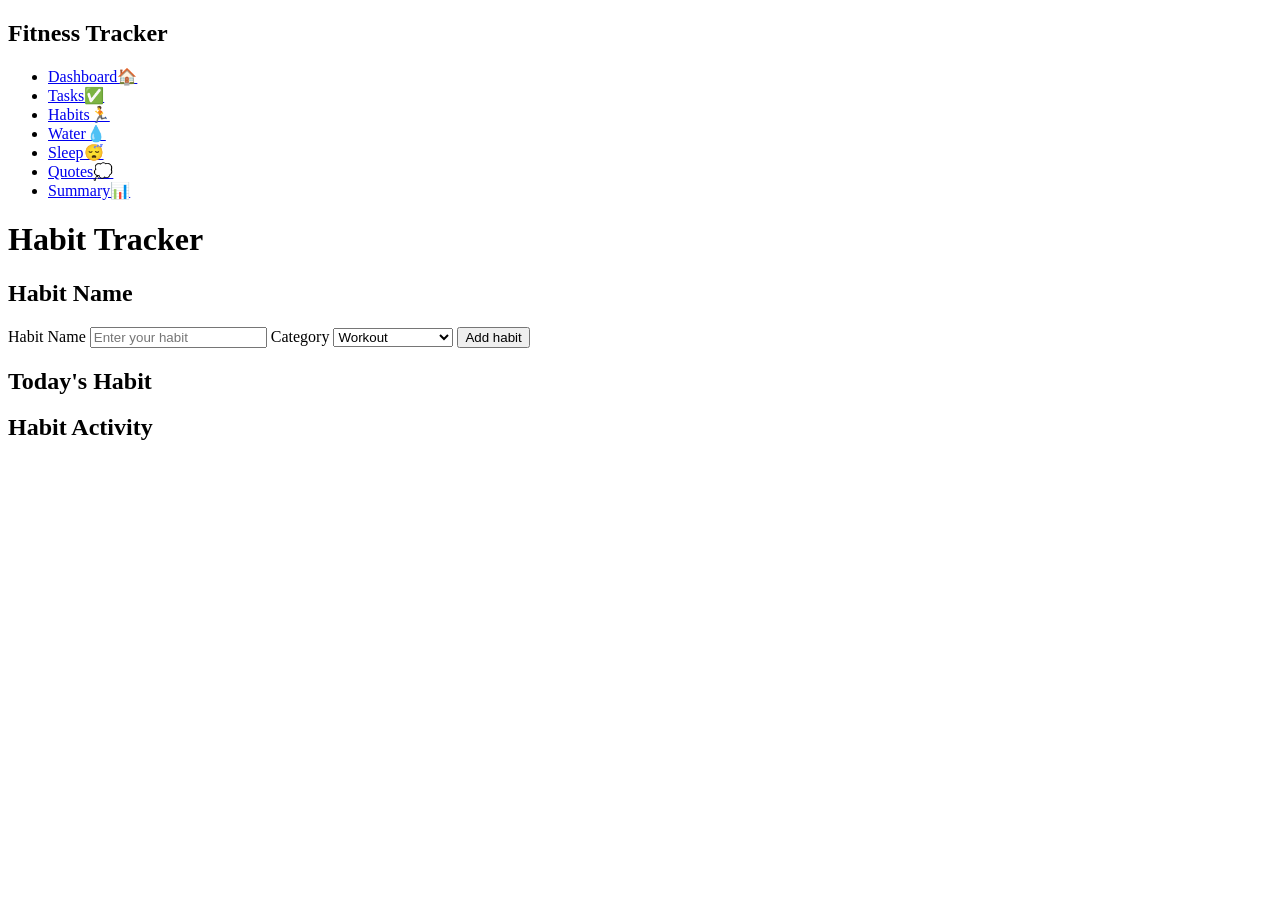
==== habits.html @ 5ac63011 "habit.html creadted" ====
<!DOCTYPE html>
<html lang="en">
<head>
    <meta charset="UTF-8">
    <meta name="viewport" content="width=device-width, initial-scale=1.0">
    <title>Document</title>
    <link rel="stylesheet" href="style.css">
</head>
<body>
    <div class="dashboard-container">
        <aside class="sidebar">
            <div class="sidebar-logo">
                <h2>Fitness Tracker</h2>
            </div>
            <nav class="sidebar-nav">
            
                <ul class="nav-list">
                    <li><a href="index.html">Dashboard🏠</a></li>
                    <li><a href="task.html">Tasks✅</a></li>
                    <li><a href="habits.html" class="active">Habits🏃</a></li>
                    <li><a href="water.html">Water💧</a></li>
                    <li><a href="sleep.html">Sleep😴</a></li>
                    <li><a href="quotes.html">Quotes💭</a></li>
                    <li><a href="summary.html">Summary📊</a></li>
                </ul>
            </nav>       
            
        </aside>
        <main class="main-content">
            <h1>Habit Tracker</h1>
            <section class="habit-form-section">
                <h2>Habit Name</h2>
                <label for="habit-name">Habit Name</label>
                <input type="text" id="habit-input" placeholder="Enter your habit">
                <label for="habit-category">Category</label>
                <select id="habit-catrgory">
                    <option value="workout">Workout</option>
                    <option value="fitness">Fitness</option>
                    <option value="cardio">Cardio</option>
                    <option value="mental-wellness">Mental Wellness</option>
                </select>
                <button id="add-habit-btn">Add habit</button>
            </section>
            <section class="today-habits-section">
                <h2>Today's Habit</h2>
                <div id="habit-list">

                </div>
            </section>
            <section class="habit-activity-section">
               <h2>Habit Activity</h2>

                <div id="habit-graph">

                </div>
            </section>

            
        </main>
    </div>
</body>
</html>
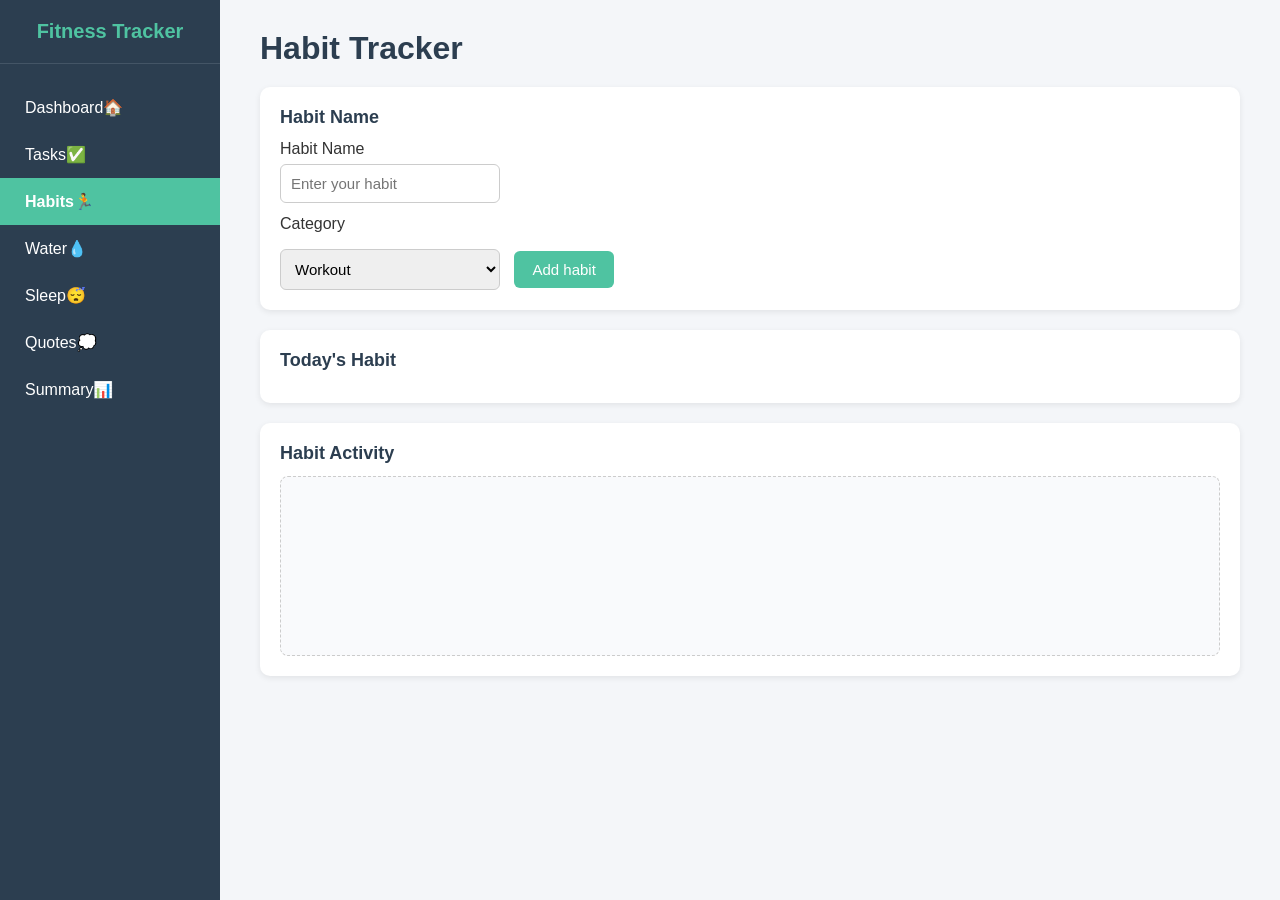
==== commit 42831df4: "css created" ====
--- a/habits.html
+++ b/habits.html
@@ -3,7 +3,7 @@
 <head>
     <meta charset="UTF-8">
     <meta name="viewport" content="width=device-width, initial-scale=1.0">
-    <title>Document</title>
+    <title>HABIT</title>
     <link rel="stylesheet" href="style.css">
 </head>
 <body>
@@ -33,7 +33,7 @@
                 <label for="habit-name">Habit Name</label>
                 <input type="text" id="habit-input" placeholder="Enter your habit">
                 <label for="habit-category">Category</label>
-                <select id="habit-catrgory">
+                <select id="habit-category">
                     <option value="workout">Workout</option>
                     <option value="fitness">Fitness</option>
                     <option value="cardio">Cardio</option>
--- a/style.css
+++ b/style.css
@@ -0,0 +1,266 @@
+* {
+    margin: 0;
+    padding: 0;
+    box-sizing: border-box;
+}
+
+body {
+    font-family: 'Segoe UI', Arial, sans-serif;
+    background-color: #f4f6f9;
+    color: #333;
+}
+.dashboard-container {
+    display: flex;
+    min-height: 100vh;
+}
+.sidebar {
+    width: 220px;
+    background-color: #2c3e50;
+    color: #fff;
+    padding: 20px 0;
+    flex-shrink: 0;
+}
+.sidebar-logo {
+    text-align: center;
+    padding-bottom: 20px;
+    border-bottom: 1px solid #445566;
+}
+.sidebar-logo h2 {
+    font-size: 20px;
+    color: #4fc3a1;
+}
+.nav-list {
+    list-style: none;
+    margin-top: 20px;
+}
+.nav-list li a {
+    display: block;
+    color: #fff;
+    text-decoration: none;
+    padding: 14px 25px;
+    font-size: 16px;
+    transition: background 0.2s ease;
+}
+.nav-list li a:hover {
+    background-color: #3b4f66;
+}
+.nav-list li a.active {
+    background-color: #4fc3a1;
+    color: #fff;
+    font-weight: bold;
+}
+.main-content {
+    flex: 1;
+    padding: 30px 40px;
+}
+.main-content h1 {
+    margin-bottom: 20px;
+    color: #2c3e50;
+}
+.main-content h2 {
+    margin-bottom: 12px;
+    color: #2c3e50;
+    font-size: 18px;
+}
+section {
+    background-color: #fff;
+    border-radius: 10px;
+    padding: 20px;
+    margin-bottom: 20px;
+    box-shadow: 0 2px 6px rgba(0, 0, 0, 0.08);
+}
+.sleep-record-section label {
+    display: block;
+    margin-bottom: 8px;
+    font-weight: 500;
+}
+.sleep-record-section input {
+    padding: 10px;
+    width: 200px;
+    border: 1px solid #ccc;
+    border-radius: 6px;
+    margin-right: 10px;
+    font-size: 15px;
+}
+.sleep-record-section button {
+    padding: 10px 18px;
+    background-color: #4fc3a1;
+    color: #fff;
+    border: none;
+    border-radius: 6px;
+    font-size: 15px;
+    cursor: pointer;
+    transition: background 0.2s ease;
+}
+.sleep-record-section button:hover {
+    background-color: #3aa88a;
+}
+#today-sleep {
+    font-size: 24px;
+    font-weight: bold;
+    color: #4fc3a1;
+}
+.sleep-summary-section p {
+    font-size: 16px;
+    margin-bottom: 8px;
+}
+.sleep-summary-section span {
+    font-weight: bold;
+    color: #2c3e50;
+}
+#sleep-graph {
+    min-height: 200px;
+    background-color: #f9fafc;
+    border: 1px dashed #ccc;
+    border-radius: 8px;
+    display: flex;
+    align-items: center;
+    justify-content: center;
+    color: #888;
+}
+.habit-form-section label {
+    display: block;
+    margin-top: 12px;
+    margin-bottom: 6px;
+    font-weight: 500;
+}
+.habit-form-section input,
+.habit-form-section select {
+    padding: 10px;
+    width: 220px;
+    border: 1px solid #ccc;
+    border-radius: 6px;
+    font-size: 15px;
+    margin-right: 10px;
+}
+.habit-form-section button {
+    padding: 10px 18px;
+    background-color: #4fc3a1;
+    color: #fff;
+    border: none;
+    border-radius: 6px;
+    font-size: 15px;
+    cursor: pointer;
+    margin-top: 12px;
+    transition: background 0.2s ease;
+}
+.habit-form-section button:hover {
+    background-color: #3aa88a;
+}
+#habit-list {
+    display: flex;
+    flex-direction: column;
+    gap: 10px;
+}
+.habit-item {
+    display: flex;
+    justify-content: space-between;
+    align-items: center;
+    padding: 12px 15px;
+    background-color: #f9fafc;
+    border: 1px solid #e0e0e0;
+    border-radius: 8px;
+}
+#habit-graph {
+    min-height: 180px;
+    background-color: #f9fafc;
+    border: 1px dashed #ccc;
+    border-radius: 8px;
+    display: flex;
+    align-items: center;
+    justify-content: center;
+    color: #888;
+}
+.water-today-section {
+    text-align: center;
+}
+#water-amount {
+    font-size: 32px;
+    font-weight: bold;
+    color: #4fc3a1;
+    margin: 10px 0;
+}
+.water-today-section button {
+    padding: 10px 20px;
+    background-color: #4fc3a1;
+    color: #fff;
+    border: none;
+    border-radius: 6px;
+    font-size: 15px;
+    cursor: pointer;
+    transition: background 0.2s ease;
+}
+.water-today-section button:hover {
+    background-color: #3aa88a;
+}
+#water-progress {
+    font-size: 16px;
+    font-weight: 500;
+    margin-bottom: 10px;
+}
+.progress-bar {
+    width: 100%;
+    height: 18px;
+    background-color: #e0e0e0;
+    border-radius: 10px;
+    overflow: hidden;
+}
+.progress {
+    height: 100%;
+    width: 0%;
+    background-color: #4fc3a1;
+    border-radius: 10px;
+    transition: width 0.3s ease;
+}
+.task-form-section input {
+    padding: 10px;
+    width: 250px;
+    border: 1px solid #ccc;
+    border-radius: 6px;
+    font-size: 15px;
+    margin-right: 10px;
+}
+.task-form-section button {
+    padding: 10px 18px;
+    background-color: #4fc3a1;
+    color: #fff;
+    border: none;
+    border-radius: 6px;
+    font-size: 15px;
+    cursor: pointer;
+    transition: background 0.2s ease;
+}
+.task-form-section button:hover {
+    background-color: #3aa88a;
+}
+#Pending-Tasks,
+#Completed-tasks {
+    display: flex;
+    flex-direction: column;
+    gap: 10px;
+}
+.task-item {
+    display: flex;
+    justify-content: space-between;
+    align-items: center;
+    padding: 12px 15px;
+    background-color: #f9fafc;
+    border: 1px solid #e0e0e0;
+    border-radius: 8px;
+}
+.task-item.completed {
+    text-decoration: line-through;
+    color: #999;
+    background-color: #f1f1f1;
+}
+@media (max-width: 768px) {
+    .dashboard-container {
+        flex-direction: column;
+    }
+    .sidebar {
+        width: 100%;
+    }
+    .main-content {
+        padding: 20px;
+    }
+}
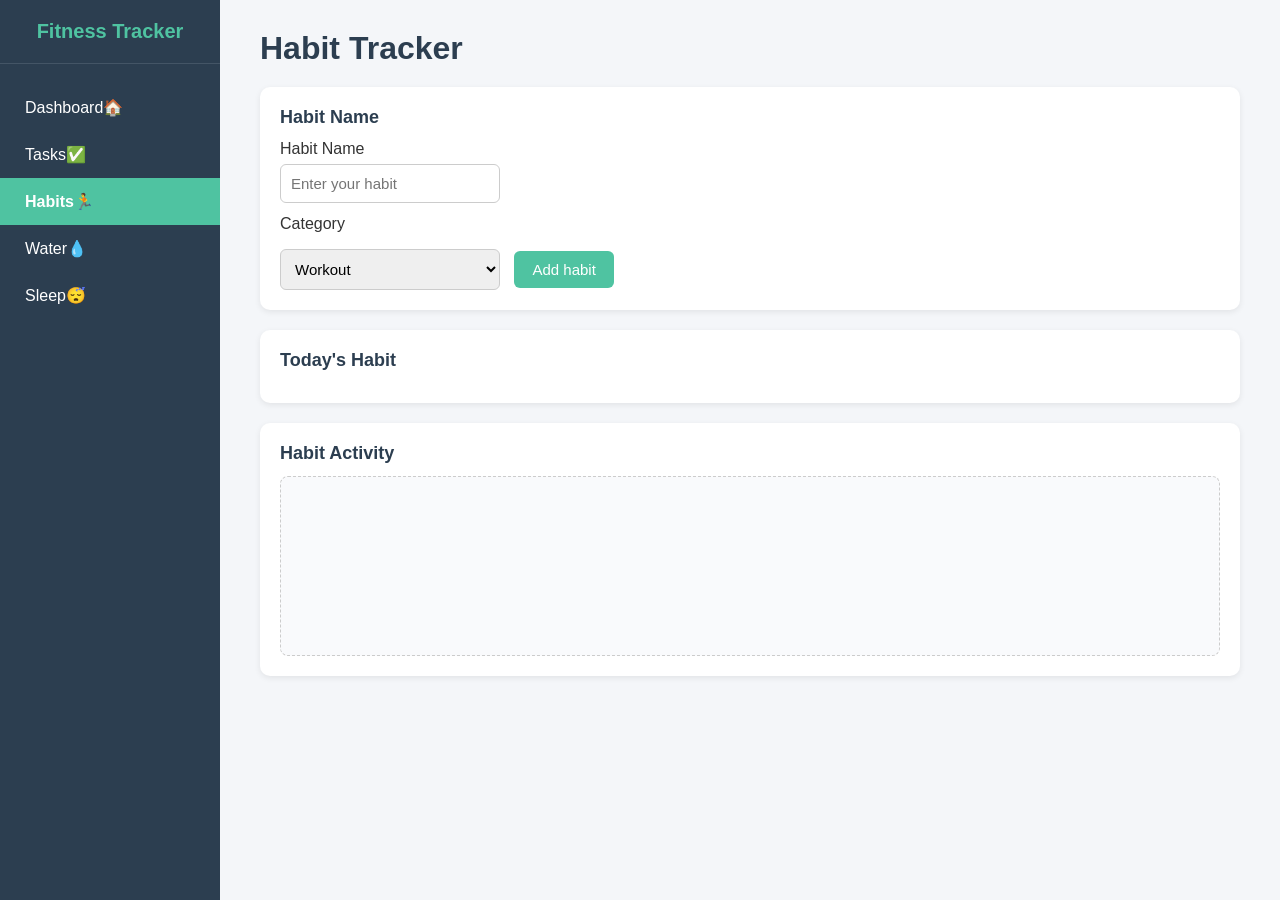
==== commit c038c33d: "completed" ====
--- a/habits.html
+++ b/habits.html
@@ -20,8 +20,6 @@
                     <li><a href="habits.html" class="active">Habits🏃</a></li>
                     <li><a href="water.html">Water💧</a></li>
                     <li><a href="sleep.html">Sleep😴</a></li>
-                    <li><a href="quotes.html">Quotes💭</a></li>
-                    <li><a href="summary.html">Summary📊</a></li>
                 </ul>
             </nav>       
             
@@ -58,5 +56,6 @@
             
         </main>
     </div>
+ <script src="habits.js"></script>   
 </body>
 </html>
--- a/style.css
+++ b/style.css
@@ -263,4 +263,27 @@
     .main-content {
         padding: 20px;
     }
+}
+#sleep-graph {
+    display: flex;
+    align-items: flex-end;
+    gap: 10px;
+    height: 150px;
+    margin-top: 10px;
+}
+.sleep-bar-wrapper {
+    display: flex;
+    flex-direction: column;
+    align-items: center;
+    gap: 5px;
+}
+.sleep-bar {
+    width: 30px;
+    background-color: #2196f3;
+    border-radius: 4px 4px 0 0;
+    min-height: 2px;
+}
+.sleep-bar-wrapper span {
+    font-size: 12px;
+    color: #555;
 }
